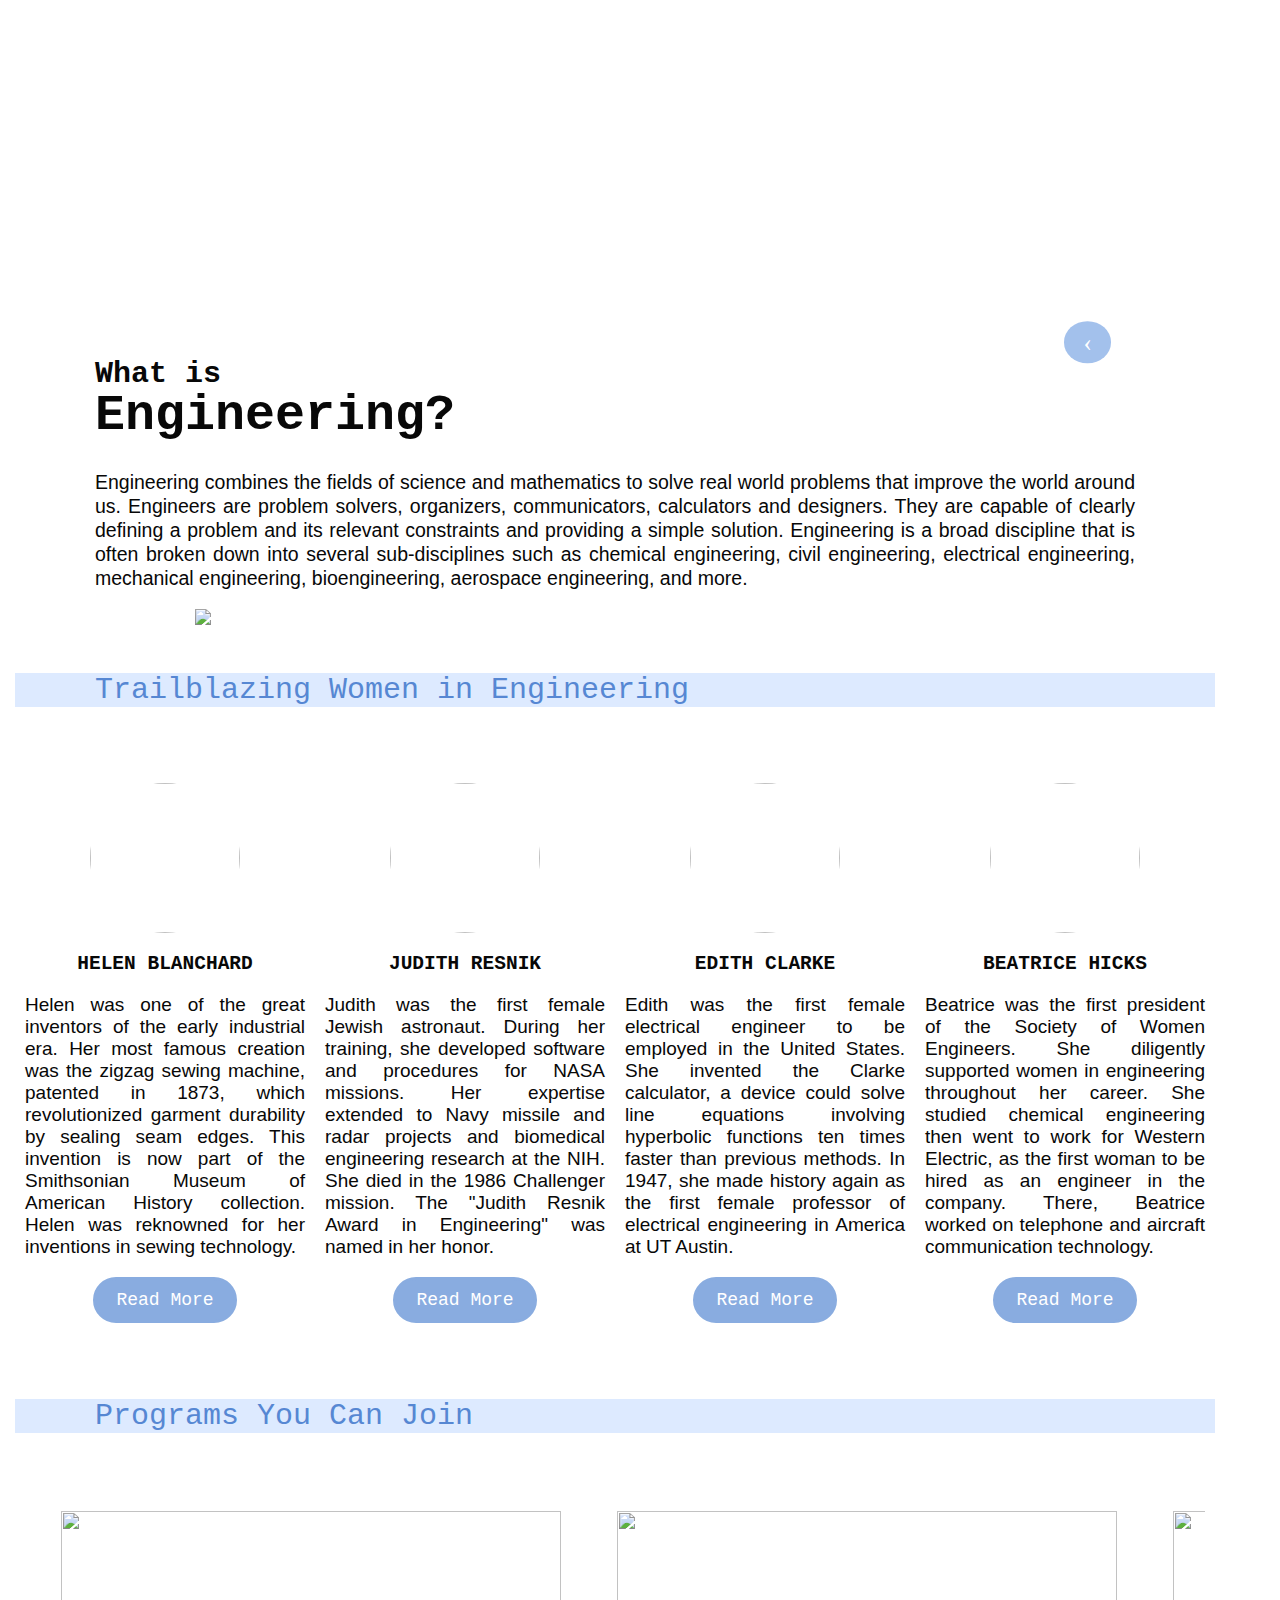
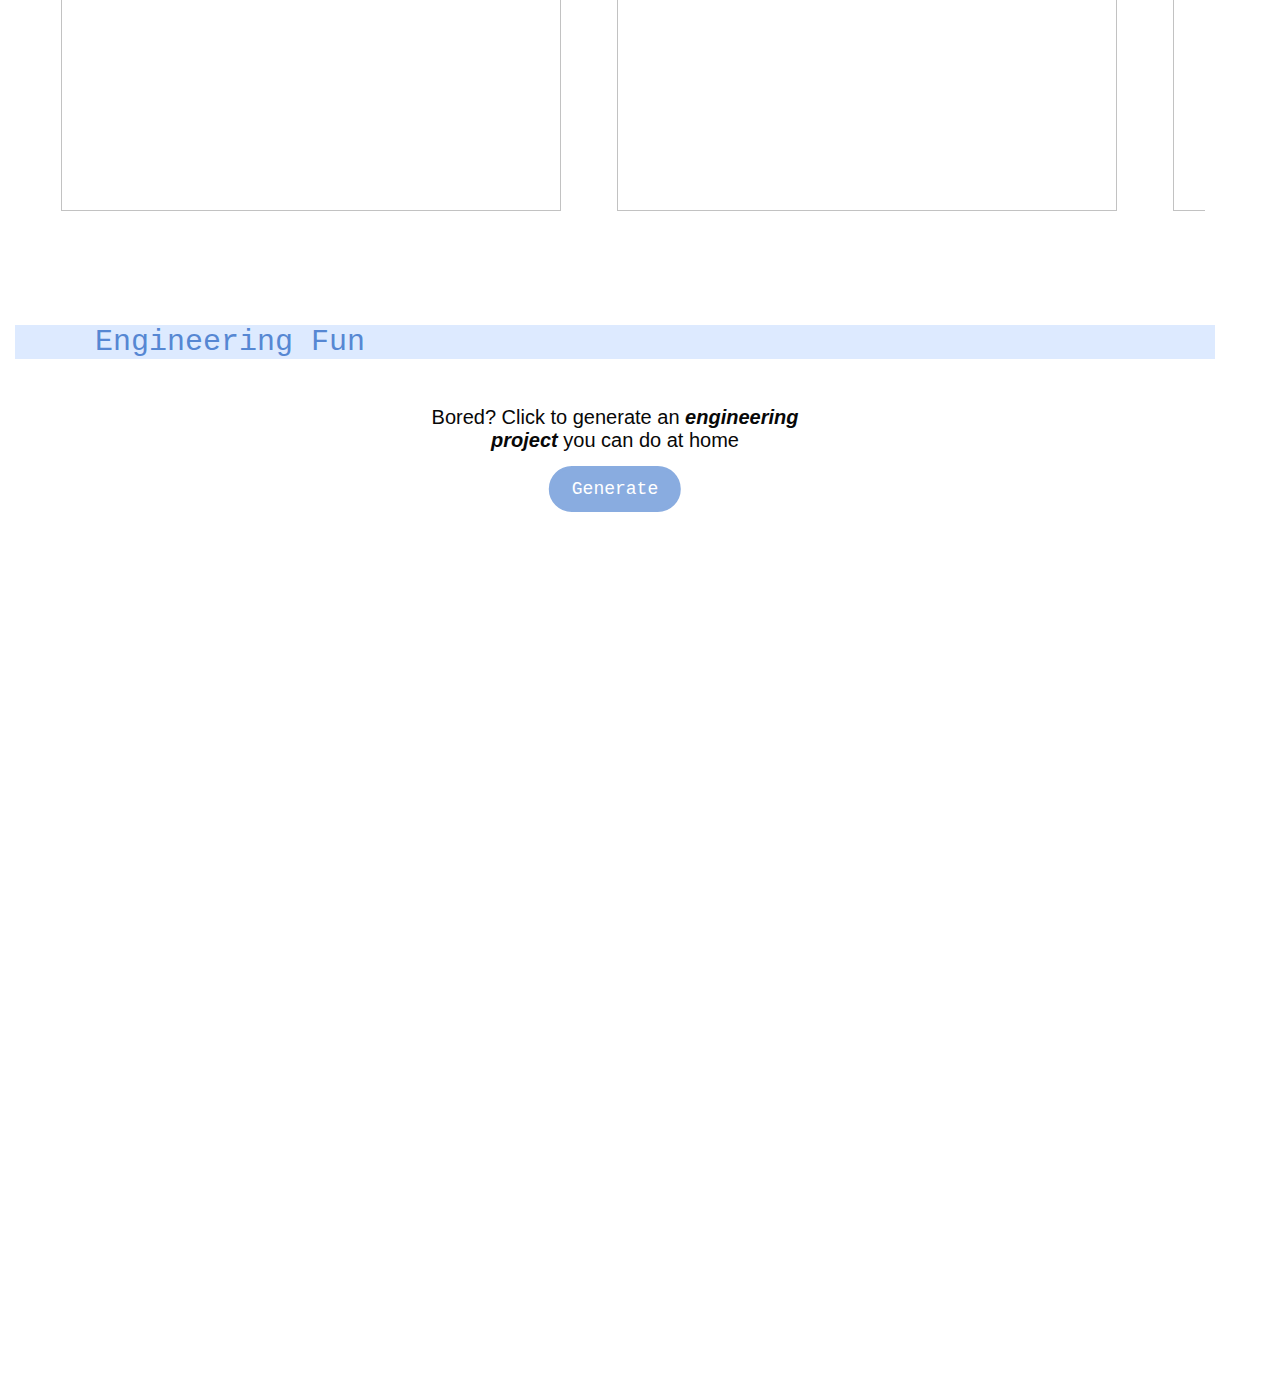
==== engineering.html @ 56565112 "Add files via upload" ====
<!DOCTYPE html>
<html>

<head>
  <meta charset="utf-8">
  <meta name="viewport" content="width=device-width, initial-scale=1">
  <title>Engineering</title>
  <link href="style.css" rel="stylesheet" type="text/css"/>
  <script src="https://code.jquery.com/jquery-3.4.1.min.js"></script>
</head>

<body>

  <div class="parallax-container">
    <div class="parallax-image">
    </div>
    <div class="parallax-text">

    <section class="back">
      <a href="index.html" class="previous">&#8249;</a>
    </section>  
      
      <h3>What is</h3>
      <h1>Engineering?</h1>
      <p class="paragraph">Engineering combines the fields of science and mathematics to solve real world problems that improve the world around us. Engineers are problem solvers, organizers, communicators, calculators and designers. They are capable of clearly defining a problem and its relevant constraints and providing a simple solution. Engineering is a broad discipline that is often broken down into several sub-disciplines such as chemical engineering, civil engineering, electrical engineering, mechanical engineering, bioengineering, aerospace engineering, and more.</p>

      <img class="statisticseng" src ="assets/statistics-eng.png">
      <br>

      <div class="dividereng">
        <p class="titleeng">Trailblazing Women in Engineering</p>
      </div>

      <br>
      <br>
<section class="trailblazersection">
<div class="row">
  <div class="column">
  	<img class="profile" src="assets/helen.jpg">
    <h2>HELEN BLANCHARD</h2>
    <p class="columnp">Helen was one of the great inventors of the early industrial era. Her most famous creation was the zigzag sewing machine, patented in 1873, which revolutionized garment durability by sealing seam edges. This invention is now part of the Smithsonian Museum of American History collection. Helen was reknowned for her inventions in sewing technology.
      </p>
    <input type=button onClick="
parent.location='https://lemelson.mit.edu/resources/helen-blanchard'" value='Read More'>
  </div>
  <div class="column">
  	<img class="profile" src="assets/judith.jpg">
    <h2>JUDITH RESNIK</h2>
    <p class="columnp">Judith was the first female Jewish astronaut. During her training, she developed software and procedures for NASA missions. Her expertise extended to Navy missile and radar projects and biomedical engineering research at the NIH. She died in the 1986 Challenger mission. The "Judith Resnik Award in Engineering" was named in her honor.</p>
    <input type=button onClick="
parent.location='https://en.wikipedia.org/wiki/Judith_Resnik'" value='Read More'>
  </div>
  <div class="column">
  	<img class="profile" src="assets/edith.png">
    <h2>EDITH CLARKE</h2>
    <p class="columnp">Edith was the first female electrical engineer to be employed in the United States. She invented the Clarke calculator, a device could solve line equations involving hyperbolic functions ten times faster than previous methods. In 1947, she made history again as the first female professor of electrical engineering in America at UT Austin. 
</p>
    <input type=button onClick="
parent.location='https://en.wikipedia.org/wiki/Edith_Clarke'" 
value='Read More'>
  </div>
  <div class="column">
  	<img class="profile" src="assets/beatrice.png">
    <h2>BEATRICE HICKS</h2>
    <p class="columnp">Beatrice was the first president of the Society of Women Engineers. She diligently supported women in engineering throughout her career. She studied chemical engineering then went to work for Western Electric, as the first woman to be hired as an engineer in the company. There, Beatrice worked on telephone and aircraft communication technology.
    </p>
    <input type=button onClick="
parent.location='https://www.womenofthehall.org/inductee/beatrice-a-hicks/'" 
value='Read More'>
  </div>
</div>
</section><br><br>
    
      <div class="dividereng2">
        <p class="titleeng2">Programs You Can Join</p>
      </div>
      <br>
      <div class="scroll-container">
  <div class="scroll-container">
    <a href="https://beaverworks.ll.mit.edu/CMS/bw/bwsi"><img class="slides" src="assets/beaver.png"></a>
    <a href ="https://girlsinengineering.berkeley.edu/"><img class="slides" src="assets/berkeley.png"></a>
    <a href ="https://manhattan.edu/academics/schools-and-departments/school-of-engineering/high-school-programs.php"><img class="slides" src="assets/mhtc.png"></a>
    <a href="https://web.mit.edu/wtp/"><img class="slides" src="assets/wtp.png"></a>
</div>
      </div>
      <br><br><br>
      <div class="dividereng3">
        <p class="titleeng3">Engineering Fun</p>
      </div>

      <div class="generator">
        <p class="generatortext">Bored?  Click to generate an <i><strong>engineering<br> project</strong></i> you can do at home</p>  
        <button class="generatingButton" id="random-message-button">Generate</button>
        <p class="projects" id="random-message-display"> </p>
      </div>

  </div>
  </div>

  <script src="script.js"></script>
</body>

</html>
---- style.css ----
/*HOME PAGE*/
body, html {
  height: 100%;
  padding: 0;
  margin: 0;
}

.bg {
  position: relative; 
}

.bg img {
  height: 100%;
  width: 100%;
  background-position: center;
  background-repeat: no-repeat;
  background-size: cover;
}

.bg .button {
  position: absolute;
  top: 20%;
  left: 61%;
  background-color: transparent;
  font-size: 50px;
  border: none;
  cursor: pointer;
  transform: translate(-50%, -50%);
  color: rgba(0, 0, 0, 0);
}

.bg .button2 {
  position: absolute;
  top: 51%;
  left: 87%;
  background-color: transparent;
  font-size: 50px;
  border: none;
  cursor: pointer;
  transform: translate(-50%, -50%);
  color: rgba(0, 0, 0, 0);
}

.bg .button3 {
  position: absolute;
  top: 90%;
  left: 26%;
  background-color: transparent;
  font-size: 50px;
  border: none;
  cursor: pointer;
  transform: translate(-50%, -50%);
  color: rgba(0, 0, 0, 0);
}

.bg .button4 {
  position: absolute;
  top: 91%;
  left: 92%;
  background-color: transparent;
  font-size: 50px;
  border: none;
  cursor: pointer;
  transform: translate(-50%, -50%);
  color: transparent;
}
/*END OF HOME PAGE*/

/*ABOUT US PAGE*/
.aboutUsPictures{
  display: flex; 
  gap: 8px;
  justify-content: center;
  flex-wrap: wrap;
}
/*END OF ABOUT US PAGE*/

/*ENGINEERING SECTION*/
.parallax-container{
  position: relative;
  overflow: hidden;
  height: 3000px;
}

.parallax-image{
  position: absolute;
  top: 0;
  left: 0;
  width: 100%;
  height: 100%;
  border: none;
  background-image: url("assets/backgroundeng.jpg");
  background-size: cover;
  transform: translateY(0px);
  z-index: 1;
}

.parallax-text {
  position: relative;
  z-index: 2;
  padding: 150px 20px;
  color: black;
  text-align: left;
  border-radius: 80px;
  width: 1200px;
  margin: 20px;
  background-color: white;
  opacity: 0.97;
  top: 8%;
  margin: -25px 0 0 -25px;
  left: 50%;
  transform: translateX(-50%);
}

a {
  text-decoration: none;
  padding: 8px 16px;
  font-size: 25px;
  text-align: center;
  vertical-align: middle;
}

a:hover {
  background-color: #ddd;
  color: black;
}

.previous {
  background-color: #A0BFEC;
  color: white;
  border-radius: 50%;
  width: 1.2%;
  height: 1.2%;
  position: absolute;
  top: 6%;
  right: 10%;
  transform: translateY(-50%);
}

h1{
  line-height: 8px;
  font-family:monospace; 
  font:monospace;
  margin-left: 80px;
  margin-bottom: 50px;
  font-size: 50px;
}

h3{
  line-height: 8px;
  font-family:monospace; 
  font:monospace;
  margin-left: 80px;
  margin-top: 5px;
  font-size: 30px;
}

.paragraph{
  font-family: -apple-system, BlinkMacSystemFont, sans-serif;
  text-align: justify;
  margin-left: 80px;
  margin-right: 80px;
  margin-top: 5px;
  font-size: 19.5px;
  line-height: 24px;
}

.statisticseng{
  width: 70%;
  height: auto;
  display: block;
  margin-left: auto;
  margin-right: auto;
}

.dividereng{
  background-color: #DCEAFF;
  padding-top: 0.01px;
  padding-bottom: 0.01px;
  padding-left: 0;
  padding-right: 0;
  color: #5184d2;
}

.titleeng{
  font-family:monospace; 
  font:monospace;
  margin-left: 80px;
  margin-bottom: 30px;
  font-size: 30px;
}

.dividereng2{
  background-color: #DCEAFF;
  padding-top: 0.01px;
  padding-bottom: 0.01px;
  padding-left: 0;
  padding-right: 0;
  color: #5184d2;
}

.titleeng2{
  font-family:monospace; 
  font:monospace;
  margin-left: 80px;
  margin-bottom: 30px;
  font-size: 30px;
}

.dividereng3{
  background-color: #DCEAFF;
  padding-top: 0.01px;
  padding-bottom: 0.01px;
  padding-left: 0;
  padding-right: 0;
  color: #5184d2;
}

.titleeng3{
  font-family:monospace; 
  font:monospace;
  margin-left: 80px;
  margin-bottom: 30px;
  font-size: 30px;
}

.generatingButton{
  background-color: #86AADF; 
  border: 3px solid #86AADF;
  color: white;
  font-family:monospace; 
  font:monospace;
  border-radius: 30px; 
  padding: 10px 20px; 
  font-weight: 30px;
  font-size: 18px; 
  margin: 0;
  position: absolute;
  top: 50%;
  left: 50%;
  -ms-transform: translate(-50%, -50%);
  transform: translate(-50%, -50%);
  cursor: pointer;
  transition: box-shadow 0.3s ease;
}

.generatingButton:hover {
  box-shadow: 0 1px 2px rgba(0, 0, 10, 20);
}

.projects{
  color:black;
  font-family: sans-serif;
  margin: 0;
  position: absolute;
  top: 90%;
  left: 50%;
  -ms-transform: translate(-50%, -50%);
  transform: translate(-50%, -50%);
}

.generator{
  position: relative;
  text-align: center;  
  font-family: -apple-system, BlinkMacSystemFont, sans-serif;
  font-size: 20px;
  height: 200px;
  width: 1000px;
  display: block;
  align-items: center;
  margin-left: auto;
  margin-right: auto;
}

.generatortext {
  position: absolute;
  font-family: -apple-system, BlinkMacSystemFont, sans-serif;
  margin: 0;
  top: 20%;
  left: 50%;
  transform: translate(-50%, -50%);
}

.trailblazersection * {
  box-sizing: border-box;
}

.column {
  float: left;
  width: 25%;
  padding: 10px;
  text-align:center;
  font-family: monospace; 
}

.row:after {
  content: "";
  display: table;
  clear: both;
}

.columnp{
  font-family: -apple-system, BlinkMacSystemFont, sans-serif;
  text-align: justify;
  font-size: 19px;
}

.profile{
  border-radius: 50%;
  height: 150px;
  width: 150px;
  object-fit: cover;
}

input{
  background-color: #86AADF; 
  border: 3px solid #86AADF;
  color: white;
  font-family:monospace; 
  font:monospace;
  border-radius: 30px; 
  padding: 10px 20px; 
  font-weight: 30px;
  font-size: 18px; 
  cursor: pointer;
}

input:hover {
  background-color: #ddd;
  border: 3px solid #ddd;
  color: black;
}

div.scroll-container {
  background-color: white;
  overflow: auto;
  white-space: nowrap;
  padding: 10px;
}

div.scroll-container img {
  padding: 10px;
}

.slides{
  height: 300px;
  width: 500px;
  object-fit: cover;
}

/*END OF ENGINEERING SECTION*/

/*COMPSCI SECTION*/
.parallax-container2{
  position: relative;
  overflow: hidden;
  height: 2670px;
}

.parallax-image2{
  position: absolute;
  top: 0;
  left: 0;
  width: 100%;
  height: 100%;
  border: none;
  background-image: url("assets/backgroundcompsci.jpg");
  background-size: cover;
  transform: translateY(0px);
  z-index: 1;
}

.parallax-text2 {
  position: relative;
  z-index: 2;
  padding: 150px 20px;
  color: black;
  text-align: left;
  border-radius: 80px;
  width: 1200px;
  margin: 20px;
  background-color: white;
  opacity: 0.97;
  top: 8%;
  margin: -25px 0 0 -25px;
  left: 50%;
  transform: translateX(-50%);
}

.previous2 {
  background-color: #498136;
  color: white;
  border-radius: 50%;
  width: 1.2%;
  height: 1.2%;
  position: absolute;
  top: 6%;
  right: 10%;
  transform: translateY(-50%);
}

.dividercompsci{
  background-color: #d1fcb1;
  padding-top: 0.01px;
  padding-bottom: 0.01px;
  padding-left: 0;
  padding-right: 0;
  color: #498136;
}

.titlecompsci{
  font-family:monospace; 
  font:monospace;
  margin-left: 80px;
  margin-bottom: 30px;
  font-size: 30px;
}

.dividercompsci2{
  background-color: #d1fcb1;
  padding-top: 0.01px;
  padding-bottom: 0.01px;
  padding-left: 0;
  padding-right: 0;
  color: #498136;
}

.titlecompsci2{
  font-family:monospace; 
  font:monospace;
  margin-left: 80px;
  margin-bottom: 30px;
  font-size: 30px;
}

.compSciPrograms{
  height: 300px;
  width: 450px;
  object-fit: cover;
}

/*END OF COMPSCI SECTION*/

/*PHYSICS SECTION*/
.parallax-container3{
  position: relative;
  overflow: hidden;
  height: 2670px;
}

.parallax-image3{
  position: absolute;
  top: 0;
  left: 0;
  width: 100%;
  height: 100%;
  border: none;
  background-image: url("assets/backgroundphysics.jpg");
  background-size: cover;
  transform: translateY(0px);
  z-index: 1;
}

.parallax-text3{
  position: relative;
  z-index: 2;
  padding: 150px 20px;
  color: black;
  text-align: left;
  border-radius: 80px;
  width: 1200px;
  margin: 20px;
  background-color: white;
  opacity: 0.97;
  top: 8%;
  margin: -25px 0 0 -25px;
  left: 50%;
  transform: translateX(-50%);
}

.previous3 {
  background-color: #CBB1D3;
  color: white;
  border-radius: 50%;
  width: 1.2%;
  height: 1.2%;
  position: absolute;
  top: 6%;
  right: 10%;
  transform: translateY(-50%);
}

.dividerphysics{
  background-color: #EDE5EF;
  padding-top: 0.01px;
  padding-bottom: 0.01px;
  padding-left: 0;
  padding-right: 0;
  color: #CBB1D3;
}

.titlephysics{
  font-family:monospace; 
  font:monospace;
  margin-left: 80px;
  margin-bottom: 30px;
  font-size: 30px;
}

.dividerphysics2{
  background-color: #EDE5EF;
  padding-top: 0.01px;
  padding-bottom: 0.01px;
  padding-left: 0;
  padding-right: 0;
  color: #CBB1D3;
}

.titlephysics2{
  font-family:monospace; 
  font:monospace;
  margin-left: 80px;
  margin-bottom: 30px;
  font-size: 30px;
}

.statisticsphy{
  width: 50%;
  height: auto;
  display: block;
  margin-left: auto;
  margin-right: auto;
}

.phyPrograms{
  height: 300px;
  width: 450px;
  object-fit: cover;
}

.scroll-container a:hover {
  background-color: transparent;
  
}

.aboutus{
  border-radius: 50%;
  max-height: 300px;
  width: 300px;
  border: 3px solid white;
  object-fit: cover;
}

main{
  text-align: center;
  margin-top: 0;
  margin-bottom: 0;
  margin-right: 20%;
  margin-left: 20%;
}
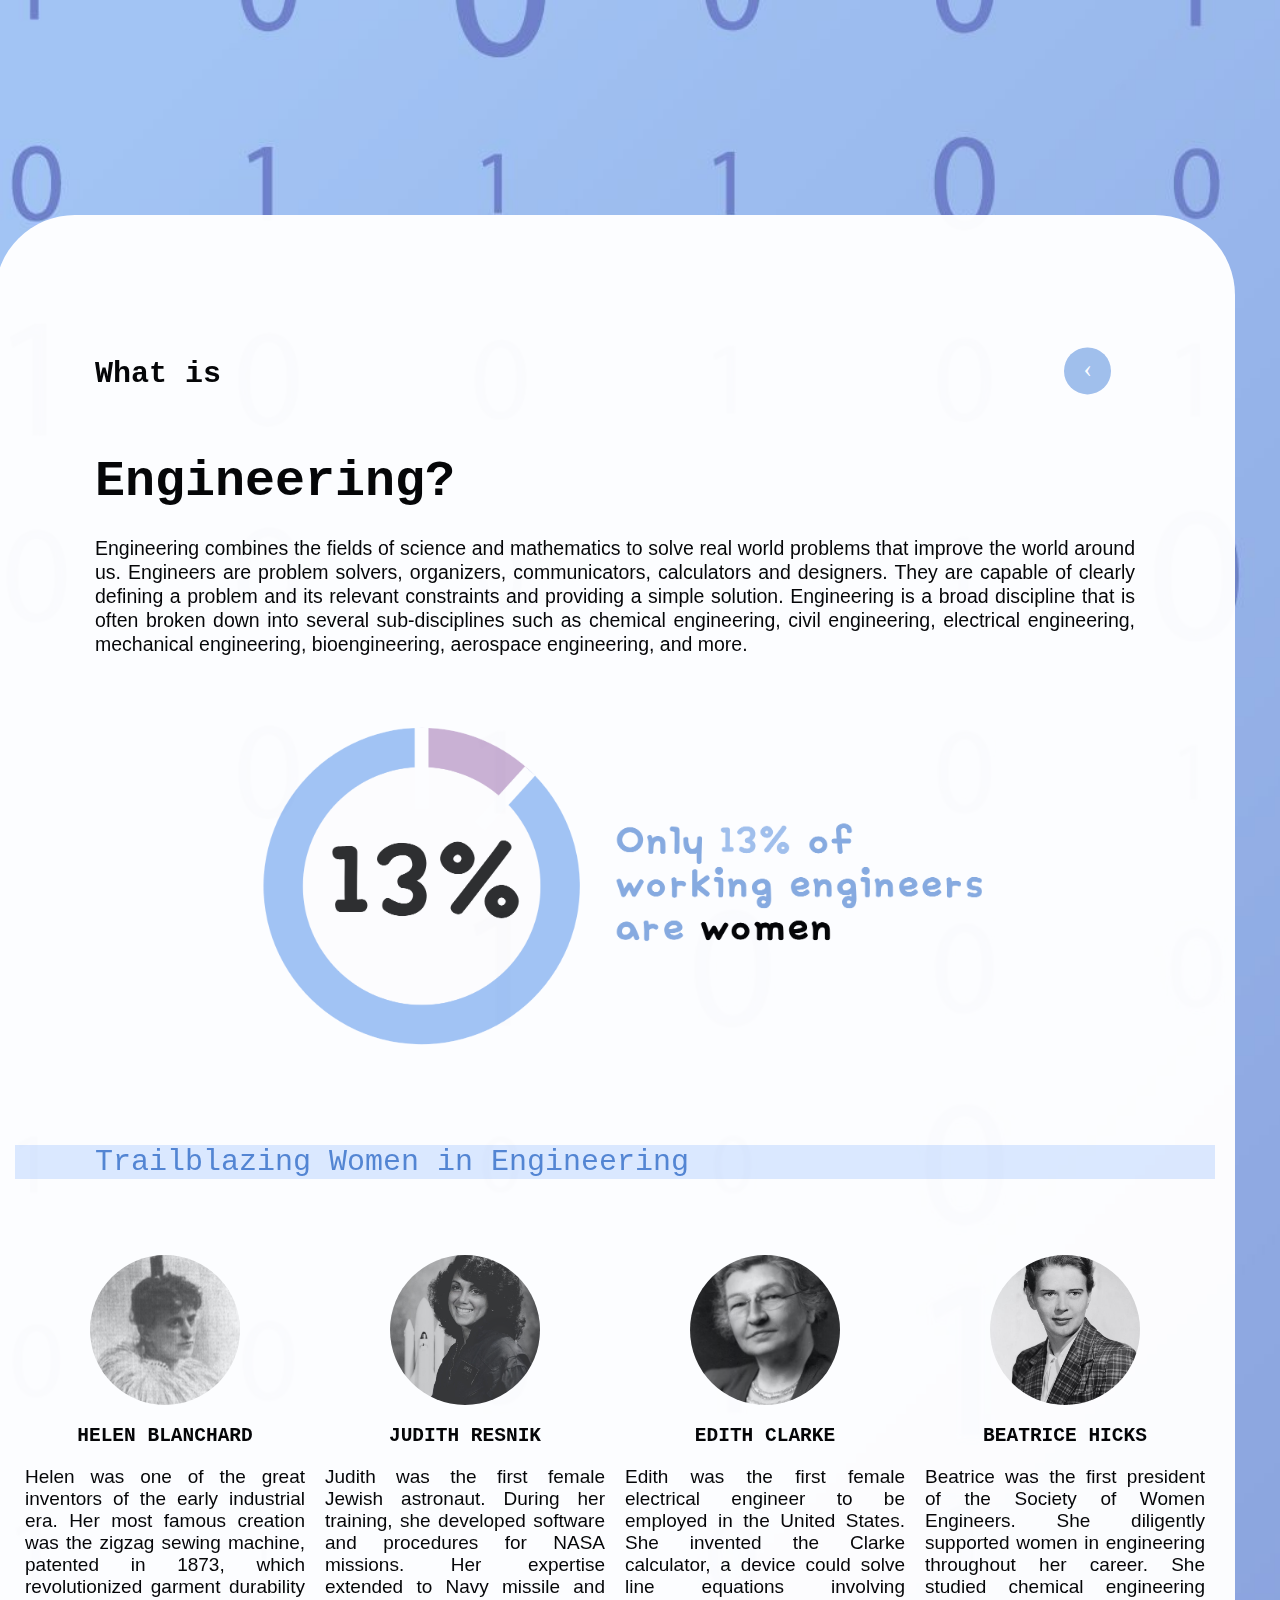
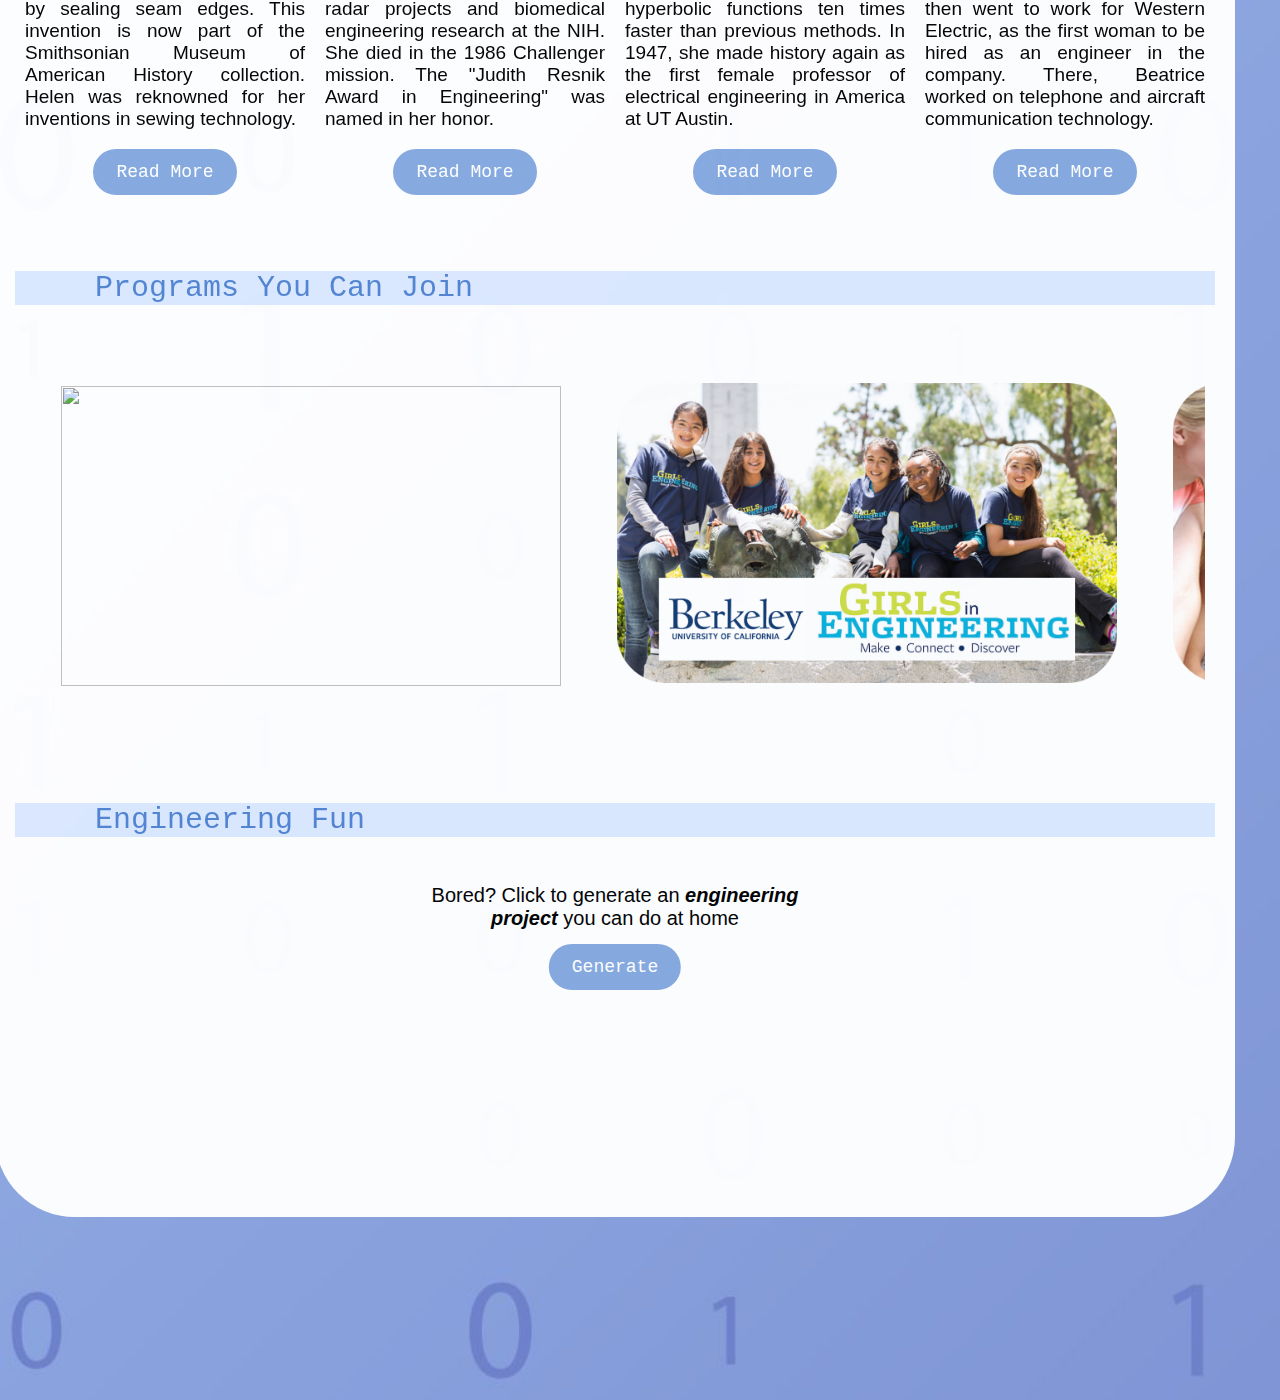
==== commit 3029b64e: "Update engineering.html" ====
--- a/engineering.html
+++ b/engineering.html
@@ -21,6 +21,8 @@
     </section>  
       
       <h3>What is</h3>
+      <br>
+      <br>
       <h1>Engineering?</h1>
       <p class="paragraph">Engineering combines the fields of science and mathematics to solve real world problems that improve the world around us. Engineers are problem solvers, organizers, communicators, calculators and designers. They are capable of clearly defining a problem and its relevant constraints and providing a simple solution. Engineering is a broad discipline that is often broken down into several sub-disciplines such as chemical engineering, civil engineering, electrical engineering, mechanical engineering, bioengineering, aerospace engineering, and more.</p>
 
@@ -100,4 +102,4 @@
   <script src="script.js"></script>
 </body>
 
-</html>+</html>
